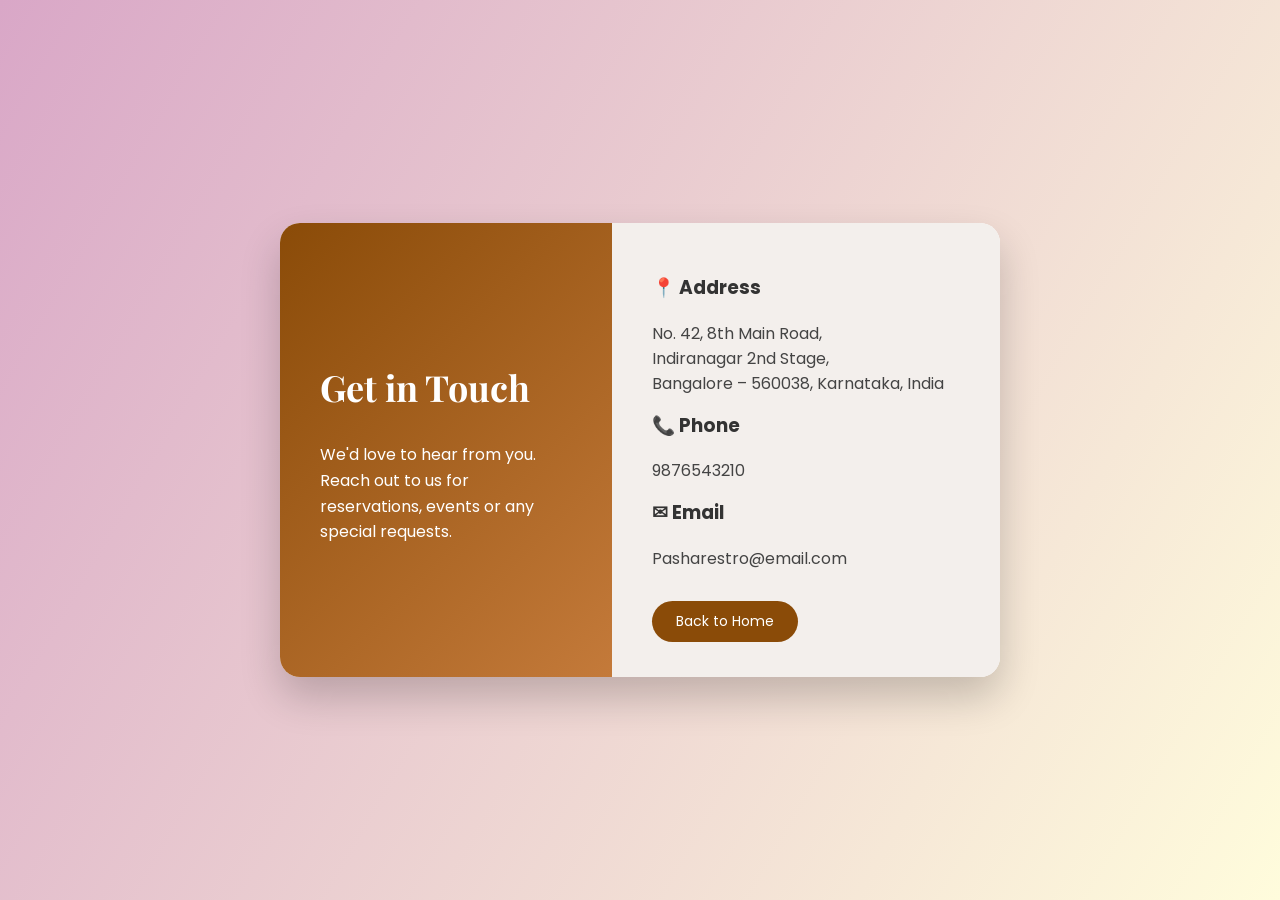
==== contact.html @ ae494097 "Add files via upload" ====
<!DOCTYPE html>
<html>
<head>
    <title>Contact – Pasha Restaurant</title>
    <link rel="stylesheet" href="style.css">
</head>
<body class="contact-body">

<div class="contact-card">

    <!-- LEFT SIDE -->
    <div class="contact-left">
        <h1>Get in Touch</h1>
        <p>
            We'd love to hear from you. Reach out to us for reservations,
            events or any special requests.
        </p>
    </div>

    <!-- RIGHT SIDE -->
    <div class="contact-right">
        <h3>📍 Address</h3>
        <p>
            No. 42, 8th Main Road,<br>
            Indiranagar 2nd Stage,<br>
            Bangalore – 560038, Karnataka, India
        </p>
        <h3>📞 Phone</h3>
        <p>9876543210</p>
        <h3>✉ Email</h3>
        <p>Pasharestro@email.com</p>
        <a href="index.html" class="contact-btn">Back to Home</a>
    </div>

</div>

</body>
</html>
---- style.css ----
/* ========= GOOGLE FONTS ========= */
@import url('https://fonts.googleapis.com/css2?family=Poppins:wght@300;400;500;600&family=Playfair+Display:wght@600;700&display=swap');
/* Loads two fonts from the internet
   Poppins — used for general text throughout the website
   Playfair Display — used for headings to give an elegant look */


/* ========= GLOBAL ========= */
body {
    margin: 0;
    /* Removes the default white gap around all edges of the page */
    font-family: 'Poppins', sans-serif;
    /* Sets Poppins as the default font for the entire website */
    background: #efe6dc;
    /* Sets a warm beige background colour for all pages */
}


/* ========= TOP BAR ========= */
.topbar {
    background: #e55b2d;
    /* Orange-red background colour */
    color: white;
    /* White text */
    padding: 8px;
    /* Space inside the bar */
    font-size: 14px;
    /* Small text size */
    display: flex;
    /* Lines up the location and phone number side by side */
    justify-content: space-around;
    /* Spreads them evenly across the bar */
    position: fixed;
    /* Keeps the bar stuck at the very top even when scrolling */
    top: 0;
    /* Places it at the top of the screen */
    width: 100%;
    /* Stretches across the full screen width */
    z-index: 1000;
    /* Keeps it above all other elements on the page */
}


/* ========= NAVBAR ========= */
.navbar {
    position: fixed;
    /* Stays in place while the user scrolls */
    top: 40px;
    /* Sits just below the top bar */
    width: 100%;
    /* Full screen width */
    display: flex;
    /* Lines up the logo and links side by side */
    justify-content: space-between;
    /* Logo on the left, links on the right */
    padding: 10px 20px;
    /* Space inside the navbar */
    color: white;
    /* White text */
    z-index: 1000;
    /* Stays on top of other elements */
    box-sizing: border-box;
    /* Prevents the padding from making the navbar wider than the screen */
}

.navlinks {
    margin-right: 30px;
    /* Pushes the nav links slightly away from the right edge */
}

.logo {
    font-size: 24px;
    /* Large text for the restaurant name */
    font-weight: bold;
    /* Bold text */
}

.navlinks a {
    margin: 0 15px;
    /* Space between each navigation link */
    color: white;
    /* White link text */
    text-decoration: none;
    /* Removes the default underline from links */
}

.navlinks a.order-now-link {
    background: #e55b2d;
    /* Orange background to make the ORDER NOW link stand out */
    padding: 6px 14px;
    /* Space inside the button */
    border-radius: 20px;
    /* Rounds it into a pill shape */
}


/* ========= HERO ========= */
.hero {
    height: 100vh;
    /* Makes the banner fill the full height of the screen */
    background: url("image/bg.jpeg") center/cover;
    /* Sets a background image, centred and covering the full area */
    display: flex;
    justify-content: center;
    align-items: center;
    /* Centres the text content in the middle of the screen */
    text-align: center;
    color: white;
    /* White text */
    position: relative;
    /* Needed so the dark overlay below is positioned correctly */
}

.hero::before {
    content: "";
    position: absolute;
    width: 100%;
    height: 100%;
    background: rgba(0,0,0,0.5);
    /* A dark transparent layer placed over the background image
       so the white text on top is easy to read */
}

.heroContent {
    position: relative;
    z-index: 1;
    /* Lifts the text above the dark overlay so it is visible */
}

.heroContent h1 {
    font-family: 'Playfair Display', serif;
    /* Elegant serif font for the main heading */
    font-size: 70px;
    /* Very large heading */
    font-weight: 700;
    /* Bold */
}

.heroContent p {
    font-size: 22px;
    letter-spacing: 2px;
    /* Adds spacing between letters for a stylish look */
}

.line {
    width: 200px;
    height: 2px;
    /* Thin horizontal line */
    background: white;
    margin: 20px auto;
    /* Centred with space above and below */
}


/* ========= ABOUT PAGE ========= */
.about-hero {
    height: 40vh;
    /* Banner takes up 40% of the screen height */
    background: #7a7471;
    /* Grey-brown background */
    display: flex;
    justify-content: center;
    align-items: center;
    /* Centres the heading inside the banner */
    color: white;
}

.about-hero h1 {
    font-family: 'Playfair Display', serif;
    font-size: 48px;
    /* Large elegant heading */
}

.about-box {
    max-width: 700px;
    /* Limits the width so it doesn't stretch too wide */
    margin: -60px auto 40px auto;
    /* Negative top margin pulls the card up to overlap the banner slightly */
    background: #faf9f8;
    /* Near-white background */
    padding: 35px;
    /* Space inside the card */
    border-radius: 18px;
    /* Rounded corners */
    box-shadow: 0 12px 25px rgba(0,0,0,0.15);
    /* Soft shadow to make the card look lifted */
    text-align: center;
}

.about-text {
    font-size: 19px;
    line-height: 1.9;
    /* Extra space between lines for easy reading */
    color: #444;
    /* Dark grey text */
    margin-bottom: 35px;
}

.features {
    display: flex;
    gap: 15px;
    /* Space between each feature box */
    margin-top: 25px;
    justify-content: center;
    flex-wrap: wrap;
    /* Wraps onto the next line on smaller screens */
}

.feature {
    background: #d6e0dc;
    /* Soft green-grey background */
    padding: 14px 22px;
    border-radius: 12px;
    /* Rounded corners */
    font-size: 16px;
    font-weight: 600;
    color: #2f4f46;
    /* Dark green text */
    text-align: center;
    flex: 1;
    /* Each box grows equally to fill the available space */
    min-width: 120px;
    /* Prevents boxes from becoming too narrow */
    box-shadow: 0 2px 4px rgba(0,0,0,0.05);
    /* Very subtle shadow */
}

.button-group {
    text-align: center;
    margin-top: 20px;
    /* Space above the button */
}

.green-btn {
    display: inline-block;
    text-decoration: none;
    /* Removes underline */
    padding: 10px 20px;
    background: #1f7a4d;
    /* Dark green background */
    color: white;
    font-weight: 600;
    font-size: 14px;
    border-radius: 6px;
    /* Slightly rounded corners */
    transition: 0.3s;
    /* Smooth hover animation */
}

.green-btn:hover {
    transform: translateY(-2px);
    /* Lifts the button slightly when hovered */
    box-shadow: 0 8px 20px rgba(31,122,77,0.3);
    /* Green tinted shadow on hover */
}


/* ========= MENU PAGE ========= */
.menuWrapper {
    display: flex;
    flex-direction: column;
    /* Stacks the Lunch and Dinner sections vertically */
    align-items: center;
    /* Centres everything horizontally */
    margin-top: 40px;
}

h2 {
    text-align: center;
    color: #1f4d3a;
    /* Dark green colour */
    font-size: 50px;
    /* Large section heading */
    margin: 0 0 18px;
    font-family: 'Playfair Display', serif;
    font-weight: 700;
}

.menuWrapper > div:nth-child(2) h2 {
    margin-top: 90px;
    /* Adds extra space above the Dinner Menu heading to separate it from Lunch */
}

.menuCard {
    background: #f4f4f4;
    /* Light grey background */
    width: 760px;
    /* Fixed width for the card */
    padding: 55px 70px;
    /* Space inside the card */
    border-radius: 22px;
    /* Rounded corners */
    box-shadow: 0 12px 30px rgba(0,0,0,0.18);
    /* Shadow to lift the card off the page */
}

.row {
    display: flex;
    justify-content: space-between;
    /* Image and name on the left, price on the right */
    align-items: center;
    /* Vertically centres all items in the row */
    padding: 22px 0;
    /* Space above and below each row */
    border-bottom: 1px dotted #bfbfbf;
    /* Dotted divider line between items */
}

.row:last-child {
    border-bottom: none;
    /* Removes the divider line after the last item */
}

.left {
    display: flex;
    align-items: center;
    /* Lines up the food image and text side by side */
}

.left img {
    width: 58px;
    height: 58px;
    border-radius: 50%;
    /* Makes the image circular */
    margin-right: 16px;
    /* Space between the image and the text */
}

.left span {
    display: flex;
    flex-direction: column;
    /* Stacks the item name above the description */
    font-size: 20px;
    font-weight: 500;
    color: #222;
}

.desc {
    font-size: 15px;
    /* Smaller than the item name */
    color: #6b6b6b;
    /* Grey colour */
    margin-top: 6px;
}

.row span:last-child {
    font-size: 20px;
    font-weight: 600;
    color: #222;
    /* Styles the price shown on the right side */
}


/* ========= MENU BUTTONS ========= */
.menu-buttons {
    display: flex;
    justify-content: center;
    /* Centres the buttons horizontally */
    gap: 40px;
    /* Space between buttons */
    margin: 40px 0 60px;
}

.btn {
    text-decoration: none;
    /* Removes underline */
    padding: 12px 30px;
    font-size: 15px;
    font-weight: 600;
    color: white;
    background: linear-gradient(135deg, #f64b17, #c20303);
    /* Red gradient background */
    border-radius: 40px;
    /* Pill shaped button */
    box-shadow: 0 10px 20px rgba(0,0,0,0.25);
    /* Shadow below the button */
    transition: 0.3s ease;
    /* Smooth hover animation */
}

.btn:hover {
    transform: translateY(-3px);
    /* Lifts the button on hover */
    box-shadow: 0 14px 28px rgba(0,0,0,0.35);
    /* Stronger shadow on hover */
}


/* ========= BOOKING PAGE ========= */
.booking-body {
    background: linear-gradient(rgba(0,0,0,0.65), rgba(0,0,0,0.65)),
                url("image/bg3.jpeg") center/cover no-repeat;
    /* Dark overlay on top of a background image */
    min-height: 100vh;
    /* At least full screen height */
    display: flex;
    flex-direction: column;
    align-items: center;
    /* Centres the booking card horizontally */
    padding-top: 40px;
}

.booking-card {
    background: #6B4F3A;
    /* Warm brown background */
    padding: 55px 45px;
    border-radius: 20px;
    /* Rounded corners */
    width: 360px;
    /* Fixed width */
    box-shadow: 0 25px 60px rgba(0,0,0,0.35);
    /* Strong shadow for floating effect */
    text-align: center;
    margin: auto;
    /* Centres the card */
}

.booking-card h2 {
    font-size: 30px;
    color: #E6D2A8;
    /* Warm golden/cream colour */
    margin-bottom: 30px;
    font-family: 'Playfair Display', serif;
}

.booking-card input,
.booking-card select,
.booking-card textarea {
    width: 100%;
    /* Full width input fields */
    padding: 13px;
    font-size: 15px;
    margin-bottom: 23px;
    /* Space below each field */
    border-radius: 8px;
    border: 1px solid #ccc;
    /* Light grey border */
    transform: translateX(-14px);
    /* Slight left shift for alignment */
}

.booking-card button {
    width: 100%;
    padding: 10px;
    margin-top: 15px;
    border: none;
    border-radius: 30px;
    /* Pill shaped button */
    font-size: 14px;
    font-weight: 600;
    color: white;
    background: #1f7a4d;
    /* Dark green background */
    cursor: pointer;
    /* Shows hand cursor on hover */
    transition: 0.3s;
}

.booking-card button:hover {
    transform: translateY(-2px);
    /* Lifts the button on hover */
}

.back-home {
    margin-top: 24px;
    text-align: center;
}

.back-home a {
    text-decoration: none;
    color: #E6D2A8;
    /* Warm cream colour */
    font-size: 15px;
    transition: 0.3s;
}

.back-home a:hover {
    color: white;
    /* Changes to white on hover */
}


/* ========= CONFIRM PAGE ========= */
.confirm-body {
    height: 100vh;
    /* Full screen height */
    display: flex;
    justify-content: center;
    align-items: center;
    /* Centres the card on screen */
    background: linear-gradient(135deg, #e6f4ea, #d4efe1);
    /* Soft green gradient background */
    font-family: Georgia, serif;
}

.confirm-box {
    background: white;
    padding: 50px 60px;
    border-radius: 18px;
    text-align: center;
    box-shadow: 0 15px 35px rgba(0,0,0,0.15);
    animation: pop 0.6s ease;
    /* Plays a pop animation when the card appears */
    max-width: 420px;
}

@keyframes pop {
    from { transform: scale(0.8); opacity: 0; }
    /* Starts small and invisible */
    to   { transform: scale(1);   opacity: 1; }
    /* Ends at full size and fully visible */
}

.icon {
    font-size: 60px;
    /* Large tick emoji */
    margin-bottom: 15px;
}

.confirm-box h1 {
    margin: 10px 0;
    color: #1f4d3a;
    /* Dark green */
    font-size: 34px;
}

.confirm-box p {
    color: #555;
    font-size: 17px;
    margin-bottom: 30px;
    line-height: 1.5;
}

.confirm-box a {
    display: inline-block;
    padding: 12px 28px;
    background: linear-gradient(135deg, #1f4d3a, #2f7b5b);
    /* Dark to lighter green gradient */
    color: white;
    text-decoration: none;
    border-radius: 25px;
    /* Pill shaped button */
    font-size: 16px;
    transition: 0.3s;
}

.confirm-box a:hover {
    transform: translateY(-3px);
    /* Lifts on hover */
    box-shadow: 0 8px 20px rgba(0,0,0,0.25);
}


/* ========= CONTACT PAGE ========= */
.contact-body {
    height: 100vh;
    display: flex;
    justify-content: center;
    align-items: center;
    /* Centres the contact card on screen */
    background: linear-gradient(120deg, #d9a7c7, #fffcdc);
    /* Purple to yellow gradient background */
}

.contact-card {
    display: flex;
    /* Left and right sections sit side by side */
    width: 720px;
    border-radius: 20px;
    overflow: hidden;
    /* Hides anything outside the rounded corners */
    box-shadow: 0 20px 40px rgba(0,0,0,0.2);
    background: white;
}

.contact-left {
    width: 45%;
    background: linear-gradient(135deg, #8a4b08, #c47a3a);
    /* Brown gradient */
    color: white;
    padding: 40px;
    display: flex;
    flex-direction: column;
    justify-content: center;
    /* Vertically centres the text */
}

.contact-left h1 {
    font-family: 'Playfair Display', serif;
    font-size: 36px;
    margin-bottom: 15px;
}

.contact-left p {
    line-height: 1.6;
    /* Comfortable line spacing */
}

.contact-right {
    width: 55%;
    padding: 35px 40px;
    background: #f3efec;
    /* Warm off-white background */
}

.contact-right h3 {
    margin-top: 15px;
    color: #333;
}

.contact-right p {
    margin: 5px 0 10px;
    color: #444;
}

.contact-btn {
    display: inline-block;
    margin-top: 20px;
    padding: 10px 24px;
    background: #8a4b08;
    /* Dark brown background */
    color: white;
    text-decoration: none;
    border-radius: 25px;
    /* Pill shaped */
    font-size: 14px;
    transition: 0.3s;
}

.contact-btn:hover {
    background: #6d3a05;
    /* Darker brown on hover */
}


/* ========= ORDER PAGE ========= */
.order-page {
    padding-top: 100px;
    /* Pushes content below the fixed navbar */
    background: #efe6dc;
    /* Warm beige background */
    min-height: 100vh;
}

.order-hero {
    background: linear-gradient(135deg, #8a4b08, #c47a3a);
    /* Brown gradient banner */
    color: white;
    text-align: center;
    padding: 40px 20px;
}

.order-hero h1 {
    font-family: 'Playfair Display', serif;
    font-size: 42px;
    margin: 0 0 8px 0;
}

.order-hero p {
    font-size: 15px;
    opacity: 0.85;
    /* Slightly transparent */
    margin: 0;
    letter-spacing: 1px;
}

.order-layout {
    display: flex;
    /* Menu panel on the left, cart panel on the right */
    gap: 24px;
    /* Space between the two panels */
    max-width: 1100px;
    margin: 30px auto;
    /* Centred on the page */
    padding: 0 20px 40px;
    align-items: flex-start;
    /* Both panels start from the top */
}

.menu-panel {
    flex: 1;
    /* Takes up all remaining space after the cart panel */
}

.menu-panel h2 {
    font-family: 'Playfair Display', serif;
    font-size: 26px;
    color: #5a2e00;
    margin: 0 0 14px 0;
    border-bottom: 2px solid #c47a3a;
    /* Brown underline below the heading */
    padding-bottom: 8px;
    text-align: left;
}

.category-tabs {
    display: flex;
    gap: 10px;
    /* Space between tab buttons */
    margin-bottom: 18px;
    flex-wrap: wrap;
}

.tab-btn {
    padding: 8px 20px;
    border: 2px solid #c47a3a;
    background: transparent;
    color: #8a4b08;
    border-radius: 25px;
    /* Pill shaped tab button */
    font-family: 'Poppins', sans-serif;
    font-size: 13px;
    font-weight: 500;
    cursor: pointer;
    transition: 0.25s;
}

.tab-btn.active,
.tab-btn:hover {
    background: #c47a3a;
    color: white;
    /* Active or hovered tab gets a filled brown background */
}

.item-card {
    background: white;
    border-radius: 14px;
    display: flex;
    align-items: center;
    /* Image, info and button sit in a row */
    gap: 14px;
    padding: 14px 16px;
    margin-bottom: 12px;
    /* Space between each item card */
    box-shadow: 0 4px 12px rgba(0,0,0,0.08);
    transition: transform 0.2s, box-shadow 0.2s;
}

.item-card:hover {
    transform: translateY(-2px);
    /* Lifts the card slightly on hover */
    box-shadow: 0 8px 20px rgba(0,0,0,0.12);
}

.item-img {
    width: 70px;
    height: 70px;
    border-radius: 50%;
    /* Circular food image */
    object-fit: cover;
    /* Crops the image neatly to fit the circle */
    flex-shrink: 0;
    /* Prevents the image from shrinking */
    background: #e8d5c0;
}

.item-img-placeholder {
    width: 70px;
    height: 70px;
    border-radius: 50%;
    background: linear-gradient(135deg, #e8d5c0, #c47a3a44);
    display: flex;
    align-items: center;
    justify-content: center;
    /* Centres the emoji inside the circle */
    font-size: 28px;
    flex-shrink: 0;
    /* Shows when the food image fails to load */
}

.item-info { flex: 1; }
/* Takes up all available space between the image and the button */

.item-name {
    font-weight: 600;
    font-size: 15px;
    color: #2c1a00;
    /* Dark brown text */
    margin-bottom: 3px;
}

.item-desc {
    font-size: 12px;
    color: #888;
    /* Grey description text */
    line-height: 1.4;
}

.item-price {
    font-weight: 600;
    font-size: 15px;
    color: #8a4b08;
    /* Brown price text */
    margin-top: 4px;
}

.item-actions {
    display: flex;
    align-items: center;
    gap: 10px;
    flex-shrink: 0;
    /* Holds the Add button or quantity controls */
}

.qty-btn {
    width: 30px;
    height: 30px;
    border-radius: 50%;
    /* Circular button */
    border: none;
    background: #c47a3a;
    /* Brown background */
    color: white;
    font-size: 18px;
    cursor: pointer;
    display: flex;
    align-items: center;
    justify-content: center;
    transition: background 0.2s;
}

.qty-btn:hover { background: #8a4b08; }
/* Darkens on hover */

.qty-display {
    font-weight: 600;
    font-size: 16px;
    min-width: 18px;
    text-align: center;
    color: #2c1a00;
    /* Shows the current quantity number between the + and - buttons */
}

.add-btn {
    padding: 8px 18px;
    background: #e55b2d;
    /* Orange-red background */
    color: white;
    border: none;
    border-radius: 20px;
    /* Pill shaped */
    font-family: 'Poppins', sans-serif;
    font-size: 13px;
    font-weight: 500;
    cursor: pointer;
    transition: background 0.2s;
}

.add-btn:hover { background: #c74420; }
/* Darkens on hover */


/* ========= CART PANEL ========= */
.cart-panel {
    width: 320px;
    flex-shrink: 0;
    /* Keeps the cart panel at a fixed width */
    position: sticky;
    top: 110px;
    /* Sticks to this position as the user scrolls down */
}

.cart-box {
    background: white;
    border-radius: 18px;
    box-shadow: 0 8px 24px rgba(0,0,0,0.12);
    overflow: hidden;
    /* Clips content inside the rounded corners */
}

.cart-header {
    background: linear-gradient(135deg, #8a4b08, #c47a3a);
    /* Brown gradient header */
    color: white;
    padding: 18px 20px;
    display: flex;
    align-items: center;
    justify-content: space-between;
    /* Cart title on the left, item count badge on the right */
}

.cart-header h3 {
    font-family: 'Playfair Display', serif;
    font-size: 20px;
    margin: 0;
}

.cart-count-badge {
    background: #e55b2d;
    /* Orange-red circle badge */
    color: white;
    border-radius: 50%;
    /* Circular badge */
    width: 26px;
    height: 26px;
    display: flex;
    align-items: center;
    justify-content: center;
    font-size: 13px;
    font-weight: 600;
    /* Shows the total number of items in the cart */
}

.cart-items-list {
    padding: 14px 18px;
    max-height: 280px;
    /* Limits the height — scrolls if there are many items */
    overflow-y: auto;
    /* Adds a vertical scrollbar when needed */
}

.cart-items-list::-webkit-scrollbar { width: 5px; }
/* Thin scrollbar */
.cart-items-list::-webkit-scrollbar-track { background: #f5f0eb; }
/* Light background behind the scrollbar */
.cart-items-list::-webkit-scrollbar-thumb { background: #c47a3a; border-radius: 3px; }
/* Brown scrollbar handle */

.cart-item-row {
    display: flex;
    align-items: center;
    justify-content: space-between;
    /* Name, quantity, price and remove button spread across the row */
    padding: 8px 0;
    border-bottom: 1px solid #f0ebe6;
    /* Light divider between cart items */
    font-size: 13px;
}

.cart-item-row:last-child { border-bottom: none; }
/* No divider after the last item */

.cart-item-name {
    font-weight: 500;
    color: #2c1a00;
    flex: 1;
    /* Takes up remaining space */
}

.cart-item-qty {
    color: #888;
    /* Grey quantity text */
    margin: 0 10px;
}

.cart-item-price {
    font-weight: 600;
    color: #8a4b08;
    /* Brown price text */
}

.remove-btn {
    background: none;
    border: none;
    color: #cc3333;
    /* Red X button */
    cursor: pointer;
    font-size: 16px;
    padding: 0 4px;
}

.cart-empty-msg {
    text-align: center;
    color: #aaa;
    /* Grey message text */
    padding: 30px 20px;
    font-size: 13px;
    /* Shown when no items are in the cart */
}

.cart-summary {
    background: #faf7f4;
    /* Warm off-white background */
    padding: 14px 18px;
    border-top: 1px solid #ede5dc;
    /* Divider above the summary section */
}

.summary-row {
    display: flex;
    justify-content: space-between;
    /* Label on the left, value on the right */
    font-size: 13px;
    color: #666;
    margin-bottom: 6px;
}

.summary-total {
    display: flex;
    justify-content: space-between;
    font-size: 16px;
    font-weight: 600;
    color: #2c1a00;
    border-top: 2px solid #c47a3a;
    /* Brown line above the total */
    padding-top: 10px;
    margin-top: 6px;
}

.checkout-section {
    padding: 0 18px 18px;
    background: white;
    /* Contains the name, phone and payment fields */
}

.section-label {
    font-size: 13px;
    font-weight: 600;
    color: #8a4b08;
    margin: 14px 0 8px;
    text-transform: uppercase;
    /* Makes the label text all capitals */
    letter-spacing: 0.5px;
}

.checkout-input {
    width: 100%;
    padding: 9px 12px;
    border: 1.5px solid #ddd;
    /* Light grey border */
    border-radius: 8px;
    font-family: 'Poppins', sans-serif;
    font-size: 13px;
    color: #333;
    box-sizing: border-box;
    /* Prevents the input from overflowing its container */
    margin-bottom: 8px;
    transition: border-color 0.2s;
}

.checkout-input:focus {
    outline: none;
    border-color: #c47a3a;
    /* Brown border when the user clicks on the input field */
}

.payment-options {
    display: flex;
    gap: 8px;
    /* Space between payment buttons */
    margin-bottom: 10px;
    flex-wrap: wrap;
}

.pay-option {
    flex: 1;
    min-width: 70px;
    padding: 9px 6px;
    border: 2px solid #ddd;
    border-radius: 10px;
    background: white;
    font-family: 'Poppins', sans-serif;
    font-size: 12px;
    font-weight: 500;
    color: #555;
    cursor: pointer;
    text-align: center;
    transition: 0.2s;
}

.pay-option.selected {
    border-color: #c47a3a;
    background: #fdf3ea;
    color: #8a4b08;
    /* Highlighted style for the selected payment method */
}

.place-order-btn {
    width: 100%;
    padding: 13px;
    background: linear-gradient(135deg, #e55b2d, #c43a10);
    /* Orange to red gradient */
    color: white;
    border: none;
    border-radius: 12px;
    font-family: 'Playfair Display', serif;
    font-size: 17px;
    cursor: pointer;
    transition: opacity 0.2s, transform 0.15s;
    margin-top: 4px;
}

.place-order-btn:hover {
    opacity: 0.92;
    /* Slightly fades on hover */
    transform: translateY(-1px);
    /* Lifts slightly on hover */
}

.order-back-bar {
    max-width: 1100px;
    margin: 0 auto;
    /* Centred on the page */
    padding: 0 20px 30px;
}

.order-back-bar a {
    color: #8a4b08;
    /* Brown link colour */
    text-decoration: none;
    font-size: 14px;
    font-weight: 500;
    margin-right: 20px;
    /* Space between the two back links */
}

.order-back-bar a:hover { text-decoration: underline; }


/* ========= SUCCESS OVERLAY ========= */
.success-overlay {
    display: none;
    /* Hidden by default — shown after order is placed */
    position: fixed;
    inset: 0;
    /* Covers the entire screen */
    background: rgba(0,0,0,0.55);
    /* Semi-transparent dark background behind the popup */
    z-index: 9999;
    /* On top of everything else on the page */
    justify-content: center;
    align-items: center;
    /* Centres the popup card on screen */
}

.success-overlay.show { display: flex; }
/* JavaScript adds the class "show" to make the overlay visible after order is placed */

.success-card {
    background: white;
    border-radius: 22px;
    padding: 44px 40px;
    text-align: center;
    max-width: 380px;
    width: 90%;
    box-shadow: 0 24px 60px rgba(0,0,0,0.25);
    animation: popIn 0.35s cubic-bezier(0.34,1.56,0.64,1);
    /* Plays a bouncy pop animation when it appears */
}

@keyframes popIn {
    from { transform: scale(0.7); opacity: 0; }
    /* Starts small and invisible */
    to   { transform: scale(1);   opacity: 1; }
    /* Ends at full size and fully visible */
}

.success-icon { font-size: 60px; margin-bottom: 12px; }
/* Large tick emoji at the top of the popup */

.success-card h2 {
    font-family: 'Playfair Display', serif;
    font-size: 26px;
    color: #2c6e49;
    /* Dark green heading */
    margin: 0 0 10px;
}

.success-card p {
    color: #666;
    font-size: 14px;
    line-height: 1.6;
    margin: 0 0 24px;
}

.success-order-id {
    background: #f0faf5;
    /* Light green background */
    border: 1.5px solid #a8d5bb;
    /* Green border */
    border-radius: 10px;
    padding: 10px 18px;
    font-size: 13px;
    color: #2c6e49;
    font-weight: 600;
    margin-bottom: 24px;
    display: inline-block;
    /* Shows the generated order ID number */
}

.success-home-btn {
    display: inline-block;
    padding: 12px 30px;
    background: linear-gradient(135deg, #8a4b08, #c47a3a);
    /* Brown gradient button */
    color: white;
    border-radius: 25px;
    /* Pill shaped */
    text-decoration: none;
    font-family: 'Poppins', sans-serif;
    font-weight: 500;
    font-size: 14px;
    transition: opacity 0.2s;
}

.success-home-btn:hover { opacity: 0.88; }
/* Slightly fades on hover */


/* ========= VISIBILITY HELPERS ========= */
.cart-summary        { display: none; }
/* Cart summary is hidden by default */

.cart-summary-visible { display: block; }
/* JavaScript adds this class to show the summary when items are in the cart */

.checkout-section    { display: none; }
/* Checkout form is hidden by default */

.checkout-visible    { display: block; }
/* JavaScript adds this class to show the checkout form when items are in the cart */
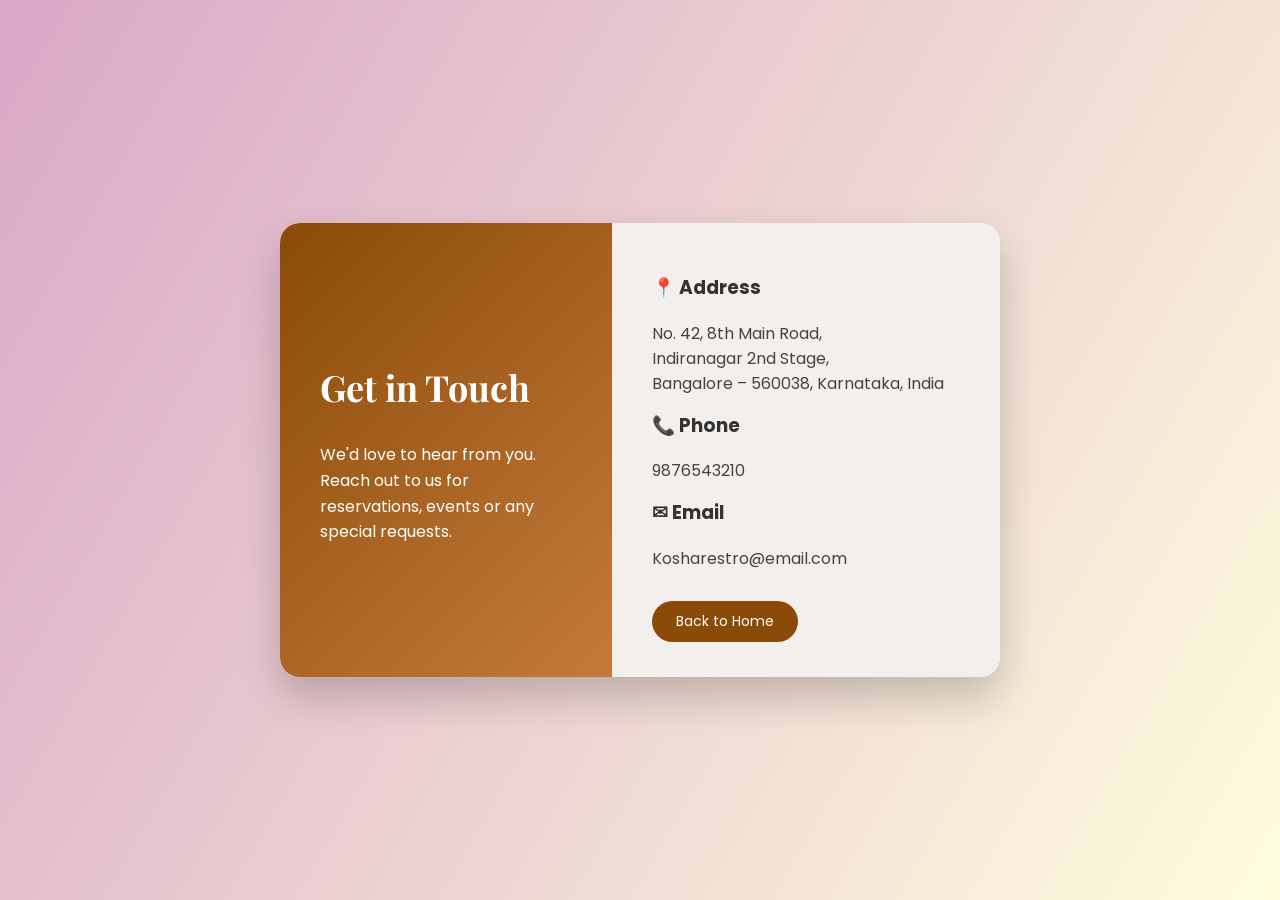
==== commit 01ef8c5e: "Update contact.html" ====
--- a/contact.html
+++ b/contact.html
@@ -28,7 +28,7 @@
         <h3>📞 Phone</h3>
         <p>9876543210</p>
         <h3>✉ Email</h3>
-        <p>Pasharestro@email.com</p>
+        <p>Kosharestro@email.com</p>
         <a href="index.html" class="contact-btn">Back to Home</a>
     </div>
 
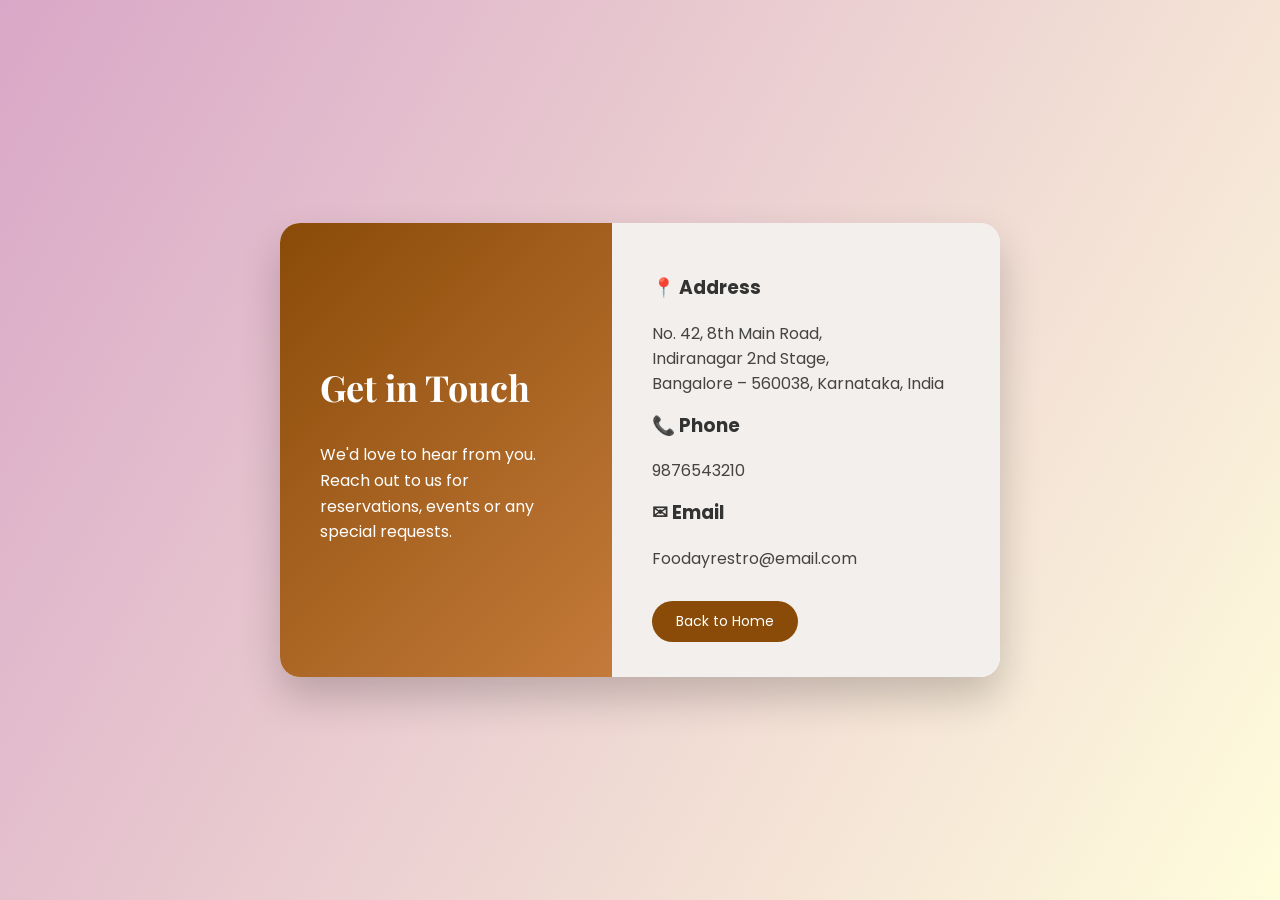
==== commit 77ff4f90: "Update contact.html" ====
--- a/contact.html
+++ b/contact.html
@@ -28,7 +28,7 @@
         <h3>📞 Phone</h3>
         <p>9876543210</p>
         <h3>✉ Email</h3>
-        <p>Kosharestro@email.com</p>
+        <p>Foodayrestro@email.com</p>
         <a href="index.html" class="contact-btn">Back to Home</a>
     </div>
 
